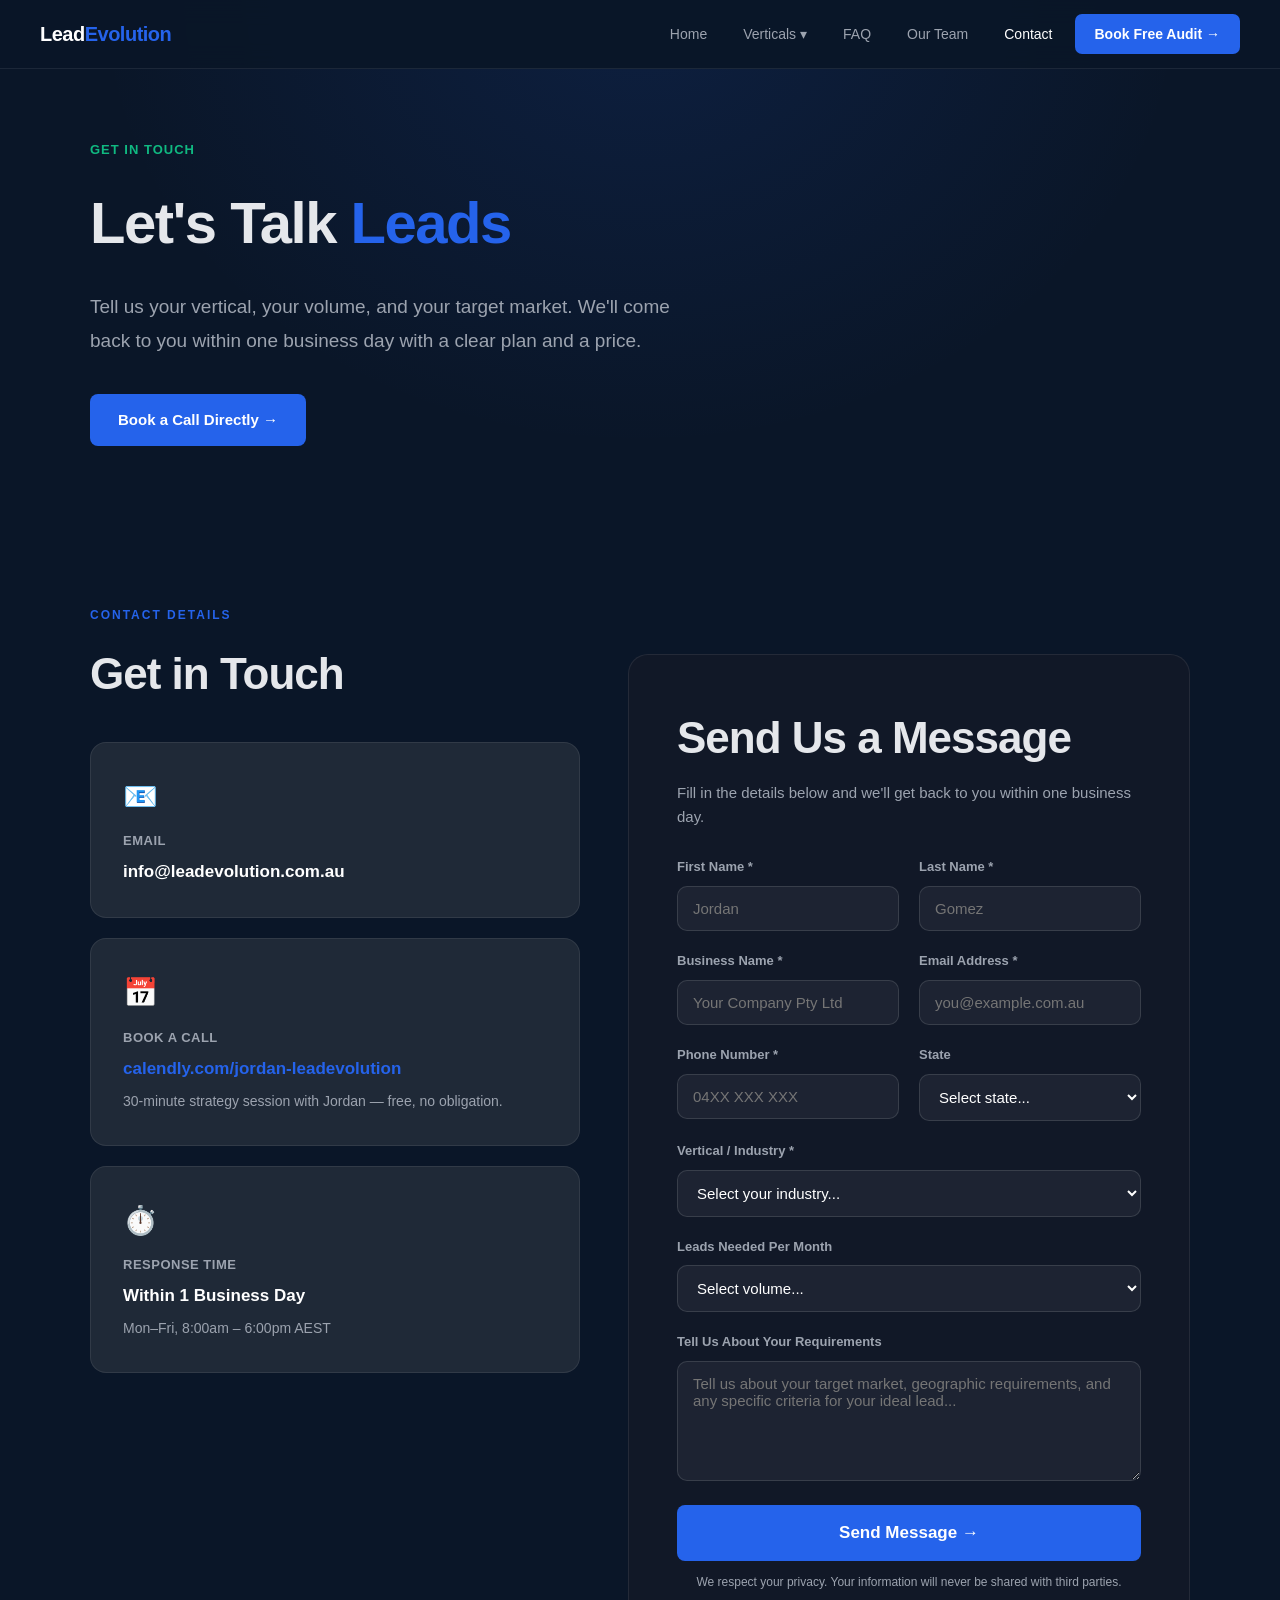
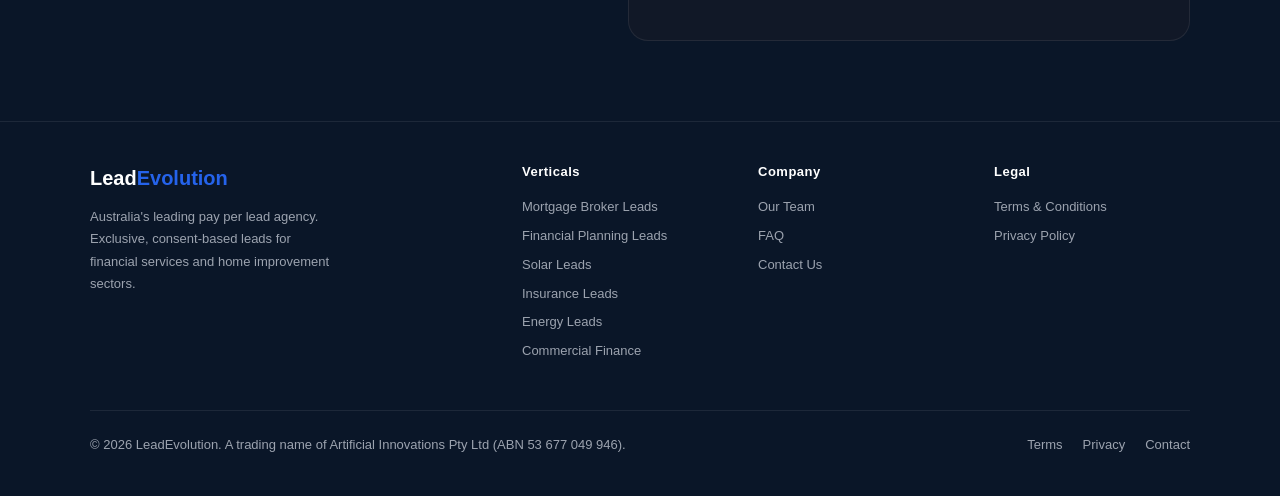
==== contact.html @ 330cf231 "LeadEvolution V3 — multi-page SEO site with verticals, FAQ, team, contact" ====
<!DOCTYPE html>
<html lang="en">
<head>
<meta charset="UTF-8"><meta name="viewport" content="width=device-width,initial-scale=1">
<title>Contact LeadEvolution | Get Qualified Leads for Your Business</title>
<meta name="description" content="Get in touch with LeadEvolution. Tell us your vertical and volume requirements and we'll get you started within 72 hours. No contracts. Pay per lead.">
<link rel="stylesheet" href="styles.css">
</head>
<body>
<nav>
  <div class="nav-inner">
    <a href="index.html" class="nav-logo">Lead<span>Evolution</span></a>
    <div class="nav-links">
      <a href="index.html" class="nav-link">Home</a>
      <div class="dropdown"><span class="nav-link">Verticals ▾</span><div class="dropdown-menu"><a href="verticals/mortgage-broker-leads.html" class="dropdown-item">🏠 Mortgage Broker Leads</a><a href="verticals/financial-planning-leads.html" class="dropdown-item">📊 Financial Planning Leads</a><a href="verticals/solar-leads.html" class="dropdown-item">☀️ Solar Installation Leads</a><a href="verticals/insurance-leads.html" class="dropdown-item">🛡️ Insurance Broker Leads</a><a href="verticals/energy-leads.html" class="dropdown-item">⚡ Energy Broker Leads</a><a href="verticals/commercial-finance-leads.html" class="dropdown-item">🏢 Commercial Finance Leads</a></div></div>
      <a href="faq.html" class="nav-link">FAQ</a>
      <a href="team.html" class="nav-link">Our Team</a>
      <a href="contact.html" class="nav-link" style="color:white">Contact</a>
      <a href="https://calendly.com/jordan-leadevolution/30min" target="_blank" class="nav-link nav-cta">Book Free Audit →</a>
    </div>
    <div class="hamburger" id="hamburger"><span></span><span></span><span></span></div>
  </div>
</nav>
<div class="mobile-menu" id="mobile-menu">
  <a href="index.html" class="mobile-link">Home</a>
  <a href="verticals/mortgage-broker-leads.html" class="mobile-link">🏠 Mortgage Broker Leads</a>
  <a href="faq.html" class="mobile-link">FAQ</a>
  <a href="team.html" class="mobile-link">Our Team</a>
  <a href="contact.html" class="mobile-link">Contact</a>
  <a href="https://calendly.com/jordan-leadevolution/30min" target="_blank" class="mobile-cta">Book Free Audit →</a>
</div>

<div class="page-hero">
  <div class="page-hero-inner">
    <div class="page-hero-label">Get In Touch</div>
    <h1>Let's Talk <em>Leads</em></h1>
    <p>Tell us your vertical, your volume, and your target market. We'll come back to you within one business day with a clear plan and a price.</p>
    <div class="page-hero-btns">
      <a href="https://calendly.com/jordan-leadevolution/30min" target="_blank" class="btn btn-primary">Book a Call Directly →</a>
    </div>
  </div>
</div>

<div class="section">
  <div class="section-inner">
    <div style="display:grid;grid-template-columns:1fr 1fr;gap:48px;align-items:start">

      <!-- CONTACT INFO -->
      <div>
        <div class="section-label">Contact Details</div>
        <h2 style="margin-bottom:32px">Get in Touch</h2>

        <div class="card" style="margin-bottom:20px">
          <div style="font-size:28px;margin-bottom:12px">📧</div>
          <div style="font-size:13px;font-weight:700;color:var(--muted);margin-bottom:6px;letter-spacing:.5px">EMAIL</div>
          <a href="mailto:info@leadevolution.com.au" style="font-size:17px;font-weight:600;color:white">info@leadevolution.com.au</a>
        </div>
        <div class="card" style="margin-bottom:20px">
          <div style="font-size:28px;margin-bottom:12px">📅</div>
          <div style="font-size:13px;font-weight:700;color:var(--muted);margin-bottom:6px;letter-spacing:.5px">BOOK A CALL</div>
          <a href="https://calendly.com/jordan-leadevolution/30min" target="_blank" style="font-size:17px;font-weight:600;color:var(--blue)">calendly.com/jordan-leadevolution</a>
          <p style="color:var(--muted);font-size:14px;margin-top:8px">30-minute strategy session with Jordan — free, no obligation.</p>
        </div>
        <div class="card">
          <div style="font-size:28px;margin-bottom:12px">⏱️</div>
          <div style="font-size:13px;font-weight:700;color:var(--muted);margin-bottom:6px;letter-spacing:.5px">RESPONSE TIME</div>
          <div style="font-size:17px;font-weight:600;color:white">Within 1 Business Day</div>
          <p style="color:var(--muted);font-size:14px;margin-top:8px">Mon–Fri, 8:00am – 6:00pm AEST</p>
        </div>
      </div>

      <!-- FORM -->
      <div>
        <div class="form-wrap">
          <div style="margin-bottom:28px"><h2 style="margin-bottom:8px">Send Us a Message</h2><p style="color:var(--muted);font-size:15px">Fill in the details below and we'll get back to you within one business day.</p></div>
          <form id="contact-form" action="https://formspree.io/f/info@leadevolution.com.au" method="POST">
            <div class="form-grid">
              <div class="form-field"><label>First Name *</label><input type="text" name="first_name" placeholder="Jordan" required></div>
              <div class="form-field"><label>Last Name *</label><input type="text" name="last_name" placeholder="Gomez" required></div>
              <div class="form-field"><label>Business Name *</label><input type="text" name="business_name" placeholder="Your Company Pty Ltd" required></div>
              <div class="form-field"><label>Email Address *</label><input type="email" name="email" placeholder="you@example.com.au" required></div>
              <div class="form-field"><label>Phone Number *</label><input type="tel" name="phone" placeholder="04XX XXX XXX" required></div>
              <div class="form-field"><label>State</label>
                <select name="state">
                  <option value="">Select state...</option>
                  <option>Queensland</option><option>New South Wales</option><option>Victoria</option>
                  <option>Western Australia</option><option>South Australia</option><option>ACT</option><option>Other</option>
                </select>
              </div>
              <div class="form-field form-full"><label>Vertical / Industry *</label>
                <select name="vertical" required>
                  <option value="">Select your industry...</option>
                  <option>Mortgage Broking</option><option>Financial Planning / Wealth Management</option>
                  <option>Solar Installation</option><option>Insurance Broking</option>
                  <option>Energy Broking</option><option>Commercial Finance</option><option>Other</option>
                </select>
              </div>
              <div class="form-field form-full"><label>Leads Needed Per Month</label>
                <select name="leads_per_month">
                  <option value="">Select volume...</option>
                  <option>1–10 leads/month</option><option>10–25 leads/month</option>
                  <option>25–50 leads/month</option><option>50–100 leads/month</option>
                  <option>100+ leads/month</option>
                </select>
              </div>
              <div class="form-field form-full"><label>Tell Us About Your Requirements</label><textarea name="message" placeholder="Tell us about your target market, geographic requirements, and any specific criteria for your ideal lead..."></textarea></div>
            </div>
            <div style="margin-top:24px">
              <button type="submit" class="btn btn-primary btn-lg" style="width:100%">Send Message →</button>
              <p style="color:var(--muted);font-size:12px;text-align:center;margin-top:12px">We respect your privacy. Your information will never be shared with third parties.</p>
            </div>
          </form>
          <div class="form-success" id="form-success">
            <div style="font-size:48px;margin-bottom:16px">✅</div>
            <h3>Message Received!</h3>
            <p style="color:var(--muted)">Thanks for reaching out. Jordan will be in touch within one business day. In the meantime, feel free to <a href="https://calendly.com/jordan-leadevolution/30min" target="_blank" style="color:var(--blue)">book a call directly</a>.</p>
          </div>
        </div>
      </div>
    </div>
  </div>
</div>

<footer>
  <div class="footer-inner">
    <div class="footer-top">
      <div><div class="footer-logo">Lead<span>Evolution</span></div><p class="footer-desc">Australia's leading pay per lead agency. Exclusive, consent-based leads for financial services and home improvement sectors.</p></div>
      <div class="footer-col"><h4>Verticals</h4><a href="verticals/mortgage-broker-leads.html">Mortgage Broker Leads</a><a href="verticals/financial-planning-leads.html">Financial Planning Leads</a><a href="verticals/solar-leads.html">Solar Leads</a><a href="verticals/insurance-leads.html">Insurance Leads</a><a href="verticals/energy-leads.html">Energy Leads</a><a href="verticals/commercial-finance-leads.html">Commercial Finance</a></div>
      <div class="footer-col"><h4>Company</h4><a href="team.html">Our Team</a><a href="faq.html">FAQ</a><a href="contact.html">Contact Us</a></div>
      <div class="footer-col"><h4>Legal</h4><a href="terms.html">Terms & Conditions</a><a href="privacy.html">Privacy Policy</a></div>
    </div>
    <div class="footer-bottom"><p>© 2026 LeadEvolution. A trading name of Artificial Innovations Pty Ltd (ABN 53 677 049 946).</p><div class="footer-links"><a href="terms.html">Terms</a><a href="privacy.html">Privacy</a><a href="contact.html">Contact</a></div></div>
  </div>
</footer>
<script src="main.js"></script>
<style>@media(max-width:768px){.section .section-inner>div{grid-template-columns:1fr!important}}</style>
</body>
</html>
---- styles.css ----
:root {
  --navy: #0A1628;
  --blue: #2563EB;
  --blue-dark: #1d4ed8;
  --cream: #F2EFE9;
  --green: #10B981;
  --gold: #F59E0B;
  --dark2: #111827;
  --dark3: #1F2937;
  --text: #E5E7EB;
  --muted: #9CA3AF;
  --border: rgba(255,255,255,0.08);
}
*{margin:0;padding:0;box-sizing:border-box}
html{scroll-behavior:smooth}
body{background:var(--navy);color:var(--text);font-family:-apple-system,BlinkMacSystemFont,'Segoe UI',sans-serif;line-height:1.6}
a{color:inherit;text-decoration:none}
img{max-width:100%}

/* NAV */
nav{position:fixed;top:0;left:0;right:0;z-index:1000;background:rgba(10,22,40,0.96);backdrop-filter:blur(12px);border-bottom:1px solid var(--border);padding:0 32px}
.nav-inner{max-width:1200px;margin:0 auto;display:flex;align-items:center;justify-content:space-between;height:68px}
.nav-logo{font-weight:900;font-size:20px;letter-spacing:-0.5px;color:white}
.nav-logo span{color:var(--blue)}
.nav-links{display:flex;align-items:center;gap:8px}
.nav-link{padding:8px 14px;font-size:14px;font-weight:500;color:var(--muted);border-radius:6px;transition:all 0.2s;cursor:pointer;background:none;border:none;position:relative}
.nav-link:hover{color:white;background:rgba(255,255,255,0.05)}
.dropdown{position:relative}
.dropdown-menu{display:none;position:absolute;top:100%;left:0;background:var(--dark2);border:1px solid var(--border);border-radius:12px;padding:8px;min-width:220px;box-shadow:0 20px 40px rgba(0,0,0,0.4)}
.dropdown:hover .dropdown-menu{display:block}
.dropdown-item{display:block;padding:10px 14px;font-size:14px;color:var(--muted);border-radius:8px;transition:all 0.2s;white-space:nowrap}
.dropdown-item:hover{color:white;background:rgba(255,255,255,0.05)}
.nav-cta{background:var(--blue);color:white!important;padding:9px 20px!important;border-radius:7px;font-weight:600!important;transition:all 0.2s}
.nav-cta:hover{background:var(--blue-dark)!important;transform:translateY(-1px)}
.hamburger{display:none;flex-direction:column;gap:5px;cursor:pointer;padding:8px}
.hamburger span{width:22px;height:2px;background:white;border-radius:2px;transition:all 0.3s}
.mobile-menu{display:none;position:fixed;top:68px;left:0;right:0;background:var(--dark2);border-bottom:1px solid var(--border);padding:16px;z-index:999}
.mobile-menu.open{display:block}
.mobile-link{display:block;padding:12px 16px;font-size:15px;color:var(--muted);border-radius:8px;transition:all 0.2s}
.mobile-link:hover{color:white;background:rgba(255,255,255,0.05)}
.mobile-cta{display:block;margin:12px 0 0;background:var(--blue);color:white;text-align:center;padding:13px;border-radius:8px;font-weight:700}

/* BUTTONS */
.btn{display:inline-block;padding:14px 28px;border-radius:8px;font-weight:700;font-size:15px;cursor:pointer;border:none;transition:all 0.2s;text-align:center}
.btn-primary{background:var(--blue);color:white}
.btn-primary:hover{background:var(--blue-dark);transform:translateY(-2px);box-shadow:0 8px 24px rgba(37,99,235,0.4)}
.btn-outline{background:transparent;color:white;border:1px solid rgba(255,255,255,0.25)}
.btn-outline:hover{border-color:rgba(255,255,255,0.5);background:rgba(255,255,255,0.05)}
.btn-lg{padding:18px 40px;font-size:17px}

/* HERO */
.hero{padding:140px 24px 90px;text-align:center;background:radial-gradient(ellipse at top,rgba(37,99,235,0.13) 0%,transparent 65%)}
.hero-badge{display:inline-block;background:rgba(16,185,129,0.12);border:1px solid rgba(16,185,129,0.35);color:var(--green);padding:6px 18px;border-radius:999px;font-size:13px;font-weight:600;margin-bottom:24px;letter-spacing:.5px}
.hero h1{font-size:clamp(36px,6vw,68px);font-weight:900;line-height:1.05;margin-bottom:24px;letter-spacing:-2px}
.hero h1 em{font-style:normal;background:linear-gradient(135deg,#2563EB,#10B981);-webkit-background-clip:text;-webkit-text-fill-color:transparent}
.hero-sub{font-size:clamp(16px,2vw,19px);color:var(--muted);max-width:620px;margin:0 auto 40px;line-height:1.8}
.hero-btns{display:flex;gap:16px;justify-content:center;flex-wrap:wrap;margin-bottom:64px}

/* STATS */
.stats-grid{display:grid;grid-template-columns:repeat(4,1fr);gap:1px;background:var(--border);border-radius:16px;overflow:hidden;border:1px solid var(--border);max-width:960px;margin:0 auto}
.stat{background:rgba(255,255,255,0.03);padding:28px 20px;text-align:center}
.stat-n{font-size:36px;font-weight:900;color:white;letter-spacing:-2px;display:block}
.stat-n span{color:var(--blue)}
.stat-l{font-size:13px;color:var(--muted);margin-top:4px}

/* TRUST */
.trust{padding:24px 24px;border-bottom:1px solid var(--border);background:rgba(255,255,255,0.015)}
.trust-inner{max-width:1100px;margin:0 auto;display:flex;gap:32px;justify-content:center;flex-wrap:wrap;align-items:center}
.badge{display:flex;align-items:center;gap:8px;color:var(--muted);font-size:13px;font-weight:500}
.dot{width:8px;height:8px;background:var(--green);border-radius:50%;flex-shrink:0}

/* SECTIONS */
.section{padding:80px 24px}
.section-inner{max-width:1100px;margin:0 auto}
.section-label{color:var(--blue);font-size:12px;font-weight:700;letter-spacing:2px;text-transform:uppercase;margin-bottom:14px}
.section h2{font-size:clamp(28px,4vw,44px);font-weight:800;letter-spacing:-1px;margin-bottom:14px}
.section h2 em{font-style:normal;color:var(--blue)}
.section .lead{color:var(--muted);font-size:18px;max-width:580px;line-height:1.8}
.divider{height:1px;background:var(--border);max-width:1100px;margin:0 auto}

/* CARDS */
.card-grid{display:grid;gap:20px;margin-top:48px}
.card-grid-2{grid-template-columns:repeat(2,1fr)}
.card-grid-3{grid-template-columns:repeat(3,1fr)}
.card{background:var(--dark3);border:1px solid var(--border);border-radius:16px;padding:32px;transition:all 0.3s}
.card:hover{border-color:rgba(37,99,235,0.4);transform:translateY(-4px);box-shadow:0 20px 40px rgba(0,0,0,0.3)}

/* STEPS */
.steps{display:grid;grid-template-columns:repeat(3,1fr);gap:24px;margin-top:48px}
.step{background:var(--dark3);border:1px solid var(--border);border-radius:16px;padding:32px;position:relative;overflow:hidden;transition:all 0.3s}
.step::before{content:'';position:absolute;top:0;left:0;right:0;height:2px;background:linear-gradient(90deg,var(--blue),var(--green))}
.step:hover{border-color:rgba(37,99,235,0.4);transform:translateY(-4px)}
.step-icon{font-size:32px;margin-bottom:12px}
.step-num{font-size:48px;font-weight:900;color:rgba(37,99,235,0.15);margin-bottom:12px;line-height:1}
.step h3{font-size:19px;font-weight:700;margin-bottom:10px}
.step p{color:var(--muted);font-size:15px;line-height:1.7}

/* VERTICAL CARDS */
.vertical-grid{display:grid;grid-template-columns:repeat(3,1fr);gap:20px;margin-top:48px}
.vert-card{background:var(--dark3);border:1px solid var(--border);border-radius:16px;padding:28px;transition:all 0.3s;display:flex;flex-direction:column}
.vert-card:hover{border-color:rgba(37,99,235,0.4);transform:translateY(-4px);box-shadow:0 20px 40px rgba(0,0,0,0.25)}
.vert-icon{font-size:36px;margin-bottom:14px}
.vert-card h3{font-size:19px;font-weight:700;margin-bottom:6px}
.ppl{display:inline-block;background:rgba(16,185,129,0.12);border:1px solid rgba(16,185,129,0.3);color:var(--green);font-size:11px;font-weight:700;padding:3px 10px;border-radius:999px;margin-bottom:16px}
.vert-stat{display:flex;justify-content:space-between;padding:9px 0;border-bottom:1px solid var(--border);font-size:14px}
.vert-stat:last-of-type{border-bottom:none}
.vert-stat .lbl{color:var(--muted)}
.vert-stat .val{font-weight:700}
.vert-stat .val.g{color:var(--green)}
.vert-link{display:block;text-align:center;background:rgba(37,99,235,0.1);border:1px solid rgba(37,99,235,0.2);color:var(--blue);padding:10px;border-radius:8px;margin-top:auto;padding-top:12px;font-size:14px;font-weight:600;transition:all 0.2s}
.vert-link:hover{background:rgba(37,99,235,0.2)}

/* COMPARISON */
.comp-wrap{margin-top:48px;overflow-x:auto}
.comp-table{width:100%;border-collapse:separate;border-spacing:0}
.comp-table th{padding:18px 22px;font-size:14px;font-weight:700;text-align:center}
.comp-table th:first-child{text-align:left}
.comp-table th.hi{background:rgba(37,99,235,0.1);border-top:2px solid var(--blue);border-left:1px solid rgba(37,99,235,0.25);border-right:1px solid rgba(37,99,235,0.25)}
.comp-table th.hi .rec{display:inline-block;background:var(--blue);color:white;padding:3px 10px;border-radius:999px;font-size:11px;margin-left:8px}
.comp-table td{padding:14px 22px;border-bottom:1px solid var(--border);font-size:14px;text-align:center}
.comp-table td:first-child{text-align:left;color:var(--muted)}
.comp-table td.hi{background:rgba(37,99,235,0.05);border-left:1px solid rgba(37,99,235,0.2);border-right:1px solid rgba(37,99,235,0.2)}
.comp-table tr:last-child td{border-bottom:none}
.comp-table tr:last-child td.hi{border-bottom:2px solid var(--blue)}
.ck{color:var(--green);font-size:17px}
.cx{color:#EF4444;font-size:17px}
.cp{color:var(--gold);font-size:13px}

/* GUARANTEE */
.guarantee-box{background:linear-gradient(135deg,rgba(37,99,235,0.08),rgba(16,185,129,0.04));border:1px solid rgba(37,99,235,0.2);border-radius:20px;padding:48px;display:flex;align-items:center;gap:48px;margin-top:48px}
.seal{flex-shrink:0;width:130px;height:130px;border-radius:50%;background:linear-gradient(135deg,var(--blue),var(--green));display:flex;flex-direction:column;align-items:center;justify-content:center;text-align:center;padding:16px}
.seal-icon{font-size:28px;margin-bottom:6px}
.seal-text{font-size:10px;font-weight:800;letter-spacing:1px;text-transform:uppercase;line-height:1.4}
.guarantee-content h3{font-size:26px;font-weight:800;margin-bottom:14px}
.guarantee-content p{color:var(--muted);font-size:16px;line-height:1.8;max-width:500px}
.g-points{margin-top:20px;display:flex;flex-direction:column;gap:10px}
.g-point{display:flex;align-items:center;gap:10px;font-size:15px;font-weight:500}
.g-point::before{content:'✓';color:var(--green);font-weight:800;flex-shrink:0}

/* FAQ */
.faq-list{display:flex;flex-direction:column;gap:10px;margin-top:48px}
.faq-item{background:var(--dark3);border:1px solid var(--border);border-radius:12px;overflow:hidden}
.faq-q{padding:18px 22px;font-size:15px;font-weight:600;cursor:pointer;display:flex;justify-content:space-between;align-items:center;transition:background 0.2s}
.faq-q:hover{background:rgba(255,255,255,0.03)}
.chevron{color:var(--blue);font-size:18px;transition:transform 0.3s;flex-shrink:0;margin-left:16px}
.faq-item.open .chevron{transform:rotate(180deg)}
.faq-a{max-height:0;overflow:hidden;transition:max-height 0.35s ease}
.faq-item.open .faq-a{max-height:500px}
.faq-a p{padding:0 22px 18px;color:var(--muted);font-size:15px;line-height:1.8;border-top:1px solid var(--border);padding-top:16px}

/* ROI CALC */
.calc-box{background:var(--dark2);border:1px solid var(--border);border-radius:20px;padding:48px;margin-top:48px}
.calc-grid{display:grid;grid-template-columns:1fr 1fr;gap:48px;align-items:start}
.calc-label{display:block;font-size:13px;font-weight:600;margin-bottom:8px;color:var(--muted)}
.calc-input,.calc-select{width:100%;background:rgba(255,255,255,0.05);border:1px solid rgba(255,255,255,0.12);color:white;padding:13px 15px;border-radius:10px;font-size:15px;margin-bottom:20px;transition:all 0.2s}
.calc-input:focus,.calc-select:focus{outline:none;border-color:var(--blue);background:rgba(37,99,235,0.05)}
.calc-select option{background:var(--dark2)}
.calc-result-box{background:rgba(37,99,235,0.07);border:1px solid rgba(37,99,235,0.2);border-radius:16px;padding:28px}
.calc-result-box h3{font-size:20px;font-weight:800;margin-bottom:22px}
.r-row{display:flex;justify-content:space-between;padding:12px 0;border-bottom:1px solid var(--border);font-size:14px}
.r-row:last-of-type{border-bottom:none}
.r-lbl{color:var(--muted)}
.r-val{font-size:20px;font-weight:800}
.r-val.g{color:var(--green)}
.r-val.r{color:#EF4444}
.save-box{background:rgba(16,185,129,0.08);border:1px solid rgba(16,185,129,0.25);border-radius:12px;padding:18px;text-align:center;margin-top:20px}
.save-box .save-num{font-size:32px;font-weight:900;color:var(--green);display:block}
.save-box .save-lbl{font-size:13px;color:var(--muted);margin-top:4px}

/* CONTACT FORM */
.form-grid{display:grid;grid-template-columns:1fr 1fr;gap:20px}
.form-field{display:flex;flex-direction:column;gap:8px}
.form-field label{font-size:13px;font-weight:600;color:var(--muted)}
.form-field input,.form-field select,.form-field textarea{background:rgba(255,255,255,0.05);border:1px solid rgba(255,255,255,0.12);color:white;padding:13px 15px;border-radius:10px;font-size:15px;font-family:inherit;transition:all 0.2s}
.form-field input:focus,.form-field select:focus,.form-field textarea:focus{outline:none;border-color:var(--blue);background:rgba(37,99,235,0.05)}
.form-field textarea{resize:vertical;min-height:120px}
.form-field select option{background:var(--dark2)}
.form-full{grid-column:1/-1}
.form-wrap{background:var(--dark2);border:1px solid var(--border);border-radius:20px;padding:48px;margin-top:48px}
.form-success{display:none;text-align:center;padding:40px}
.form-success h3{font-size:24px;font-weight:800;margin-bottom:12px;color:var(--green)}

/* TEAM */
.team-wrap{margin-top:56px}
.team-bio{display:grid;grid-template-columns:340px 1fr;gap:56px;align-items:start}
.team-photo-wrap{position:sticky;top:90px}
.team-photo{width:280px;height:280px;border-radius:50%;object-fit:cover;border:3px solid rgba(37,99,235,0.4);display:block;margin:0 auto}
.team-name{font-size:26px;font-weight:800;margin-top:20px;text-align:center}
.team-title{color:var(--blue);font-size:15px;font-weight:600;text-align:center;margin-top:4px}
.team-socials{display:flex;justify-content:center;gap:12px;margin-top:16px}
.social-btn{background:rgba(255,255,255,0.06);border:1px solid var(--border);border-radius:8px;padding:8px 16px;font-size:13px;color:var(--muted);transition:all 0.2s}
.social-btn:hover{color:white;border-color:rgba(255,255,255,0.25)}
.team-content h2{font-size:clamp(26px,3.5vw,38px);font-weight:800;letter-spacing:-1px;margin-bottom:24px}
.team-content p{color:var(--muted);font-size:16px;line-height:1.9;margin-bottom:18px}
.team-stats{display:grid;grid-template-columns:repeat(3,1fr);gap:16px;margin:32px 0}
.team-stat{background:var(--dark3);border:1px solid var(--border);border-radius:12px;padding:20px;text-align:center}
.team-stat .n{font-size:28px;font-weight:900;color:var(--blue);display:block}
.team-stat .l{font-size:12px;color:var(--muted);margin-top:4px}
.pillars{display:grid;grid-template-columns:repeat(2,1fr);gap:14px;margin-top:24px}
.pillar-tag{background:rgba(37,99,235,0.08);border:1px solid rgba(37,99,235,0.18);border-radius:8px;padding:12px 16px;font-size:14px;font-weight:500;color:var(--text)}

/* VERTICAL PAGE */
.page-hero{padding:140px 24px 80px;background:radial-gradient(ellipse at top,rgba(37,99,235,0.12) 0%,transparent 60%)}
.page-hero-inner{max-width:1100px;margin:0 auto}
.page-hero-label{color:var(--green);font-size:13px;font-weight:700;letter-spacing:1px;text-transform:uppercase;margin-bottom:16px}
.page-hero h1{font-size:clamp(32px,5vw,58px);font-weight:900;letter-spacing:-1.5px;margin-bottom:20px}
.page-hero h1 em{font-style:normal;color:var(--blue)}
.page-hero p{font-size:clamp(15px,2vw,19px);color:var(--muted);max-width:600px;line-height:1.8;margin-bottom:36px}
.page-hero-btns{display:flex;gap:14px;flex-wrap:wrap}
.info-grid{display:grid;grid-template-columns:2fr 1fr;gap:48px;align-items:start;margin-top:48px}
.info-box{background:var(--dark2);border:1px solid var(--border);border-radius:16px;padding:32px;position:sticky;top:90px}
.info-box h3{font-size:18px;font-weight:700;margin-bottom:20px}
.info-row{display:flex;justify-content:space-between;padding:12px 0;border-bottom:1px solid var(--border);font-size:14px}
.info-row:last-child{border-bottom:none}
.info-lbl{color:var(--muted)}
.info-val{font-weight:700}
.info-val.g{color:var(--green)}
.content-block h2{font-size:clamp(22px,3vw,32px);font-weight:800;letter-spacing:-0.5px;margin:40px 0 16px}
.content-block h2:first-child{margin-top:0}
.content-block p{color:var(--muted);font-size:16px;line-height:1.9;margin-bottom:16px}
.content-block ul{color:var(--muted);font-size:16px;line-height:1.9;padding-left:20px;margin-bottom:16px}
.content-block ul li{margin-bottom:8px}
.tag-row{display:flex;flex-wrap:wrap;gap:8px;margin:16px 0}
.tag{background:rgba(37,99,235,0.08);border:1px solid rgba(37,99,235,0.18);color:var(--blue);font-size:13px;font-weight:600;padding:5px 12px;border-radius:999px}

/* FINAL CTA */
.final-cta{text-align:center;padding:80px 24px;background:radial-gradient(ellipse at center,rgba(37,99,235,0.12) 0%,transparent 65%)}
.final-cta h2{font-size:clamp(30px,5vw,52px);font-weight:900;letter-spacing:-2px;margin-bottom:16px}
.final-cta p{color:var(--muted);font-size:18px;margin-bottom:40px}
.mini-stats{display:flex;gap:32px;justify-content:center;flex-wrap:wrap;margin-bottom:40px}
.mini-stat{text-align:center}
.mini-stat .n{font-size:30px;font-weight:900;color:white;display:block}
.mini-stat .l{font-size:13px;color:var(--muted)}

/* FOOTER */
footer{border-top:1px solid var(--border);padding:40px 24px;color:var(--muted);font-size:13px}
.footer-inner{max-width:1100px;margin:0 auto}
.footer-top{display:grid;grid-template-columns:2fr 1fr 1fr 1fr;gap:40px;margin-bottom:40px}
.footer-logo{font-weight:900;font-size:20px;color:white;margin-bottom:12px}
.footer-logo span{color:var(--blue)}
.footer-desc{font-size:13px;line-height:1.7;max-width:240px}
.footer-col h4{font-size:13px;font-weight:700;color:white;margin-bottom:14px;letter-spacing:.5px}
.footer-col a{display:block;color:var(--muted);font-size:13px;margin-bottom:8px;transition:color 0.2s}
.footer-col a:hover{color:white}
.footer-bottom{border-top:1px solid var(--border);padding-top:24px;display:flex;justify-content:space-between;align-items:center;flex-wrap:wrap;gap:12px}
.footer-links{display:flex;gap:20px}
.footer-links a{color:var(--muted);font-size:13px;transition:color 0.2s}
.footer-links a:hover{color:white}

/* LIVE TICKER */
.ticker{background:rgba(16,185,129,0.07);border:1px solid rgba(16,185,129,0.2);border-radius:8px;padding:9px 18px;display:inline-flex;align-items:center;gap:10px;margin-bottom:28px;font-size:14px}
.live-dot{width:8px;height:8px;background:var(--green);border-radius:50%;animation:pulse 1.5s infinite;flex-shrink:0}
@keyframes pulse{0%,100%{opacity:1}50%{opacity:.3}}

/* RESPONSIVE */
@media(max-width:1024px){.footer-top{grid-template-columns:1fr 1fr}.team-bio{grid-template-columns:1fr}.team-photo-wrap{position:static;text-align:center}.info-grid{grid-template-columns:1fr}.info-box{position:static}}
@media(max-width:768px){.nav-links{display:none}.hamburger{display:flex}.steps{grid-template-columns:1fr}.vertical-grid{grid-template-columns:1fr}.stats-grid{grid-template-columns:repeat(2,1fr)}.calc-grid{grid-template-columns:1fr}.form-grid{grid-template-columns:1fr}.guarantee-box{flex-direction:column;text-align:center}.card-grid-2,.card-grid-3{grid-template-columns:1fr}.hero-btns{flex-direction:column;align-items:center}.footer-top{grid-template-columns:1fr}.footer-bottom{flex-direction:column;text-align:center}.pillars{grid-template-columns:1fr}.team-stats{grid-template-columns:1fr}.mini-stats{flex-direction:column;gap:16px}}

/* ANIMATIONS */
@keyframes fadeUp{from{opacity:0;transform:translateY(20px)}to{opacity:1;transform:translateY(0)}}
.fade-up{opacity:0;animation:fadeUp .6s ease forwards}
.d1{animation-delay:.1s}.d2{animation-delay:.2s}.d3{animation-delay:.3s}.d4{animation-delay:.4s}
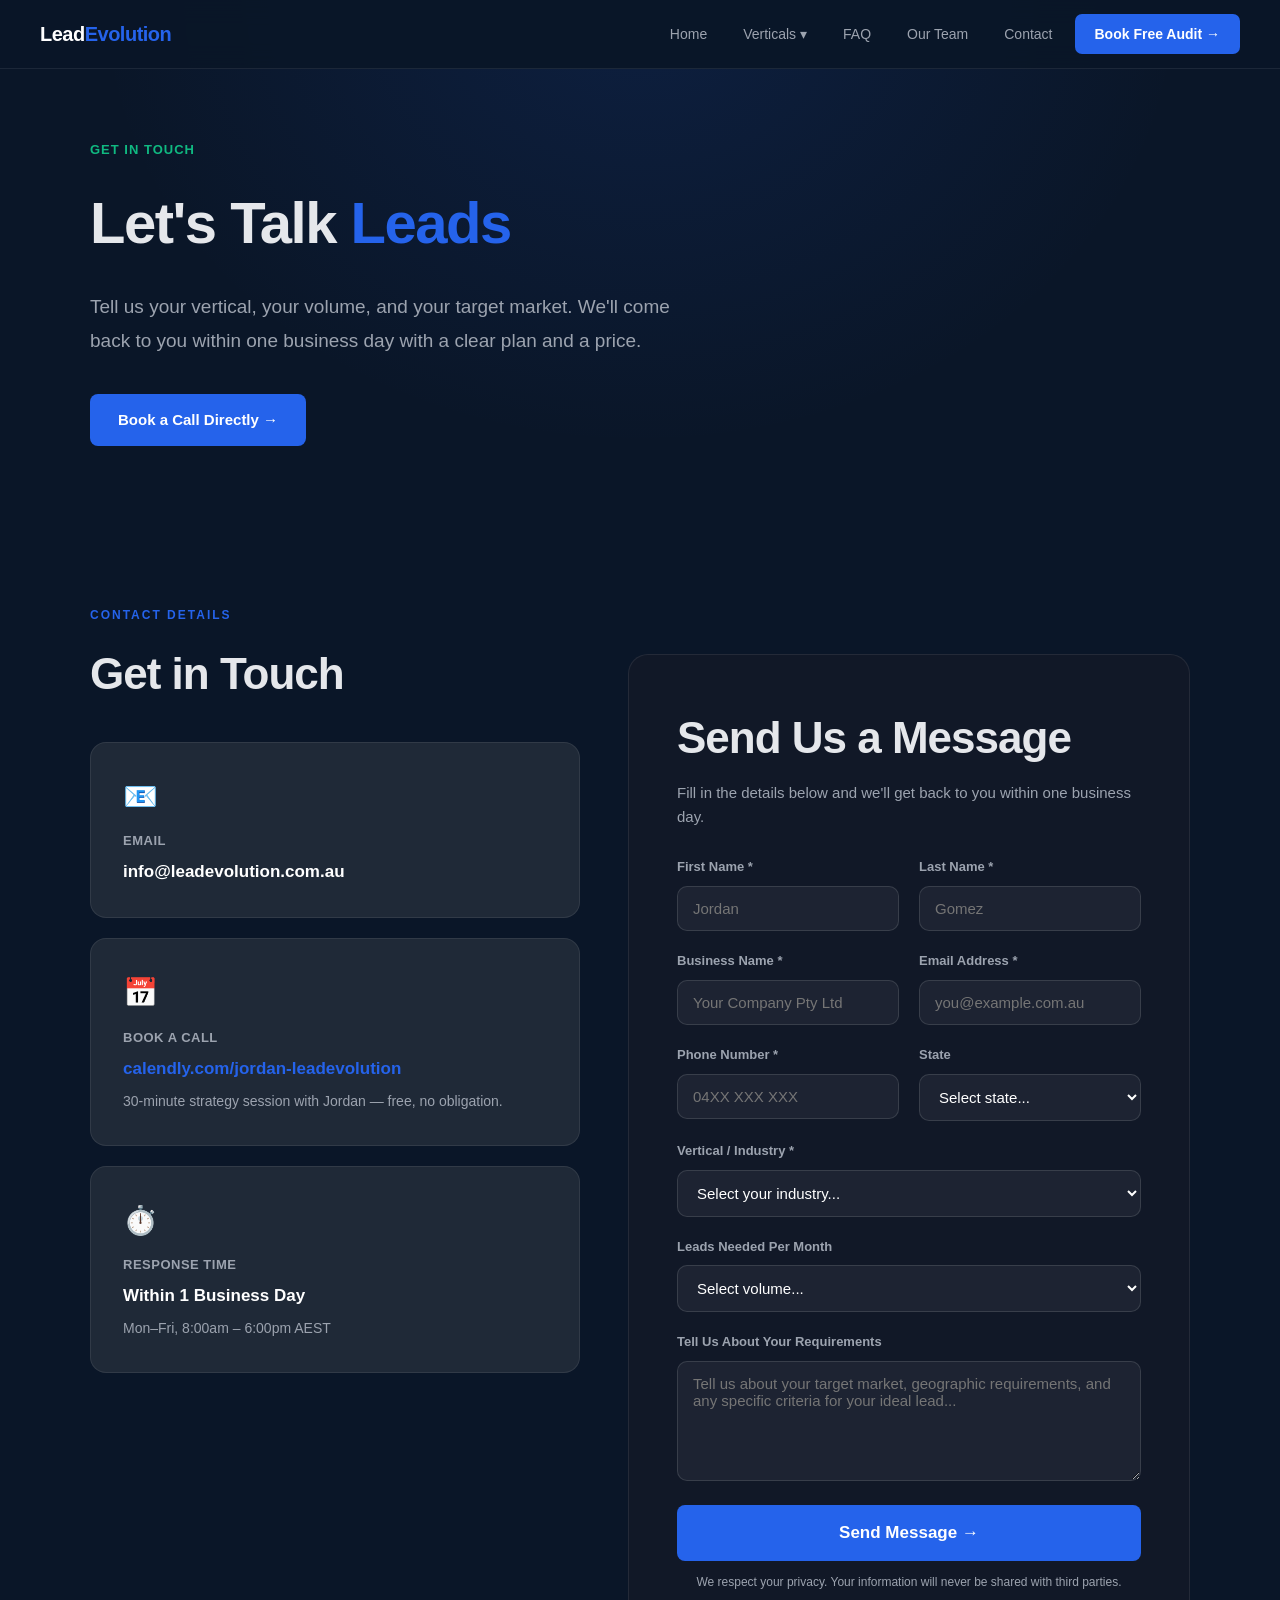
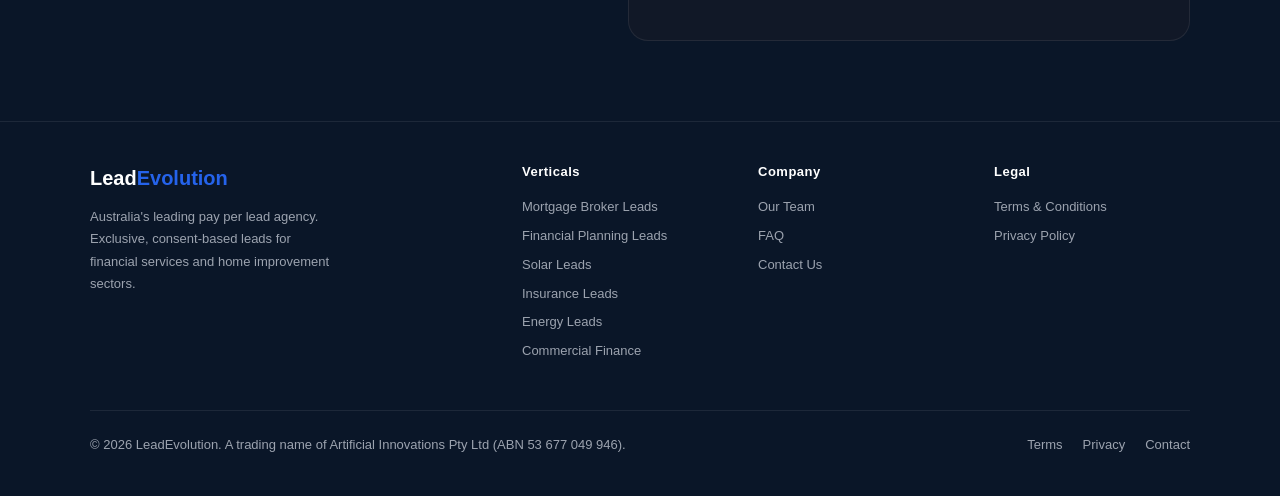
==== commit 9687cb65: "Uniform nav all pages + fill 4 empty vertical pages" ====
--- a/contact.html
+++ b/contact.html
@@ -10,12 +10,12 @@
 <nav>
   <div class="nav-inner">
     <a href="index.html" class="nav-logo">Lead<span>Evolution</span></a>
-    <div class="nav-links">
+    <div class="nav-links" id="navLinks">
       <a href="index.html" class="nav-link">Home</a>
-      <div class="dropdown"><span class="nav-link">Verticals ▾</span><div class="dropdown-menu"><a href="verticals/mortgage-broker-leads.html" class="dropdown-item">🏠 Mortgage Broker Leads</a><a href="verticals/financial-planning-leads.html" class="dropdown-item">📊 Financial Planning Leads</a><a href="verticals/solar-leads.html" class="dropdown-item">☀️ Solar Installation Leads</a><a href="verticals/insurance-leads.html" class="dropdown-item">🛡️ Insurance Broker Leads</a><a href="verticals/energy-leads.html" class="dropdown-item">⚡ Energy Broker Leads</a><a href="verticals/commercial-finance-leads.html" class="dropdown-item">🏢 Commercial Finance Leads</a></div></div>
+      <div class="dropdown"><span class="nav-link">Verticals ▾</span><div class="dropdown-menu"><a href="verticals/mortgage-broker-leads.html" class="dropdown-item">🏠 Mortgage Broker Leads</a><a href="verticals/financial-planning-leads.html" class="dropdown-item">📊 Financial Planning Leads</a><a href="verticals/solar-leads.html" class="dropdown-item">☀️ Solar Leads</a><a href="verticals/insurance-leads.html" class="dropdown-item">🛡️ Insurance Broker Leads</a><a href="verticals/energy-leads.html" class="dropdown-item">⚡ Energy Broker Leads</a><a href="verticals/commercial-finance-leads.html" class="dropdown-item">🏢 Commercial Finance Leads</a></div></div>
       <a href="faq.html" class="nav-link">FAQ</a>
       <a href="team.html" class="nav-link">Our Team</a>
-      <a href="contact.html" class="nav-link" style="color:white">Contact</a>
+      <a href="contact.html" class="nav-link">Contact</a>
       <a href="https://calendly.com/jordan-leadevolution/30min" target="_blank" class="nav-link nav-cta">Book Free Audit →</a>
     </div>
     <div class="hamburger" id="hamburger"><span></span><span></span><span></span></div>
@@ -24,6 +24,11 @@
 <div class="mobile-menu" id="mobile-menu">
   <a href="index.html" class="mobile-link">Home</a>
   <a href="verticals/mortgage-broker-leads.html" class="mobile-link">🏠 Mortgage Broker Leads</a>
+  <a href="verticals/financial-planning-leads.html" class="mobile-link">📊 Financial Planning Leads</a>
+  <a href="verticals/solar-leads.html" class="mobile-link">☀️ Solar Leads</a>
+  <a href="verticals/insurance-leads.html" class="mobile-link">🛡️ Insurance Broker Leads</a>
+  <a href="verticals/energy-leads.html" class="mobile-link">⚡ Energy Broker Leads</a>
+  <a href="verticals/commercial-finance-leads.html" class="mobile-link">🏢 Commercial Finance Leads</a>
   <a href="faq.html" class="mobile-link">FAQ</a>
   <a href="team.html" class="mobile-link">Our Team</a>
   <a href="contact.html" class="mobile-link">Contact</a>
--- a/styles.css
+++ b/styles.css
@@ -190,12 +190,12 @@
 .team-socials{display:flex;justify-content:center;gap:12px;margin-top:16px}
 .social-btn{background:rgba(255,255,255,0.06);border:1px solid var(--border);border-radius:8px;padding:8px 16px;font-size:13px;color:var(--muted);transition:all 0.2s}
 .social-btn:hover{color:white;border-color:rgba(255,255,255,0.25)}
-.team-content h2{font-size:clamp(26px,3.5vw,38px);font-weight:800;letter-spacing:-1px;margin-bottom:24px}
+.team-content h2{font-size:clamp(26px,3.5vw,38px);font-weight:800;letter-spacing:-1px;margin-bottom:24px;margin-top:48px}.team-content h2:first-of-type{margin-top:0}
 .team-content p{color:var(--muted);font-size:16px;line-height:1.9;margin-bottom:18px}
 .team-stats{display:grid;grid-template-columns:repeat(3,1fr);gap:16px;margin:32px 0}
-.team-stat{background:var(--dark3);border:1px solid var(--border);border-radius:12px;padding:20px;text-align:center}
-.team-stat .n{font-size:28px;font-weight:900;color:var(--blue);display:block}
-.team-stat .l{font-size:12px;color:var(--muted);margin-top:4px}
+.team-stat{background:linear-gradient(135deg,rgba(37,99,235,0.15) 0%,rgba(16,185,129,0.08) 100%);border:1px solid rgba(37,99,235,0.3);border-radius:12px;padding:20px;text-align:center;position:relative;overflow:hidden}
+.team-stat .n{font-size:32px;font-weight:900;color:#ffffff;display:block;letter-spacing:-1px}
+.team-stat .l{font-size:12px;color:rgba(255,255,255,0.55);margin-top:6px;letter-spacing:0.3px}
 .pillars{display:grid;grid-template-columns:repeat(2,1fr);gap:14px;margin-top:24px}
 .pillar-tag{background:rgba(37,99,235,0.08);border:1px solid rgba(37,99,235,0.18);border-radius:8px;padding:12px 16px;font-size:14px;font-weight:500;color:var(--text)}
 
@@ -254,7 +254,7 @@
 
 /* RESPONSIVE */
 @media(max-width:1024px){.footer-top{grid-template-columns:1fr 1fr}.team-bio{grid-template-columns:1fr}.team-photo-wrap{position:static;text-align:center}.info-grid{grid-template-columns:1fr}.info-box{position:static}}
-@media(max-width:768px){.nav-links{display:none}.hamburger{display:flex}.steps{grid-template-columns:1fr}.vertical-grid{grid-template-columns:1fr}.stats-grid{grid-template-columns:repeat(2,1fr)}.calc-grid{grid-template-columns:1fr}.form-grid{grid-template-columns:1fr}.guarantee-box{flex-direction:column;text-align:center}.card-grid-2,.card-grid-3{grid-template-columns:1fr}.hero-btns{flex-direction:column;align-items:center}.footer-top{grid-template-columns:1fr}.footer-bottom{flex-direction:column;text-align:center}.pillars{grid-template-columns:1fr}.team-stats{grid-template-columns:1fr}.mini-stats{flex-direction:column;gap:16px}}
+@media(max-width:768px){.nav-links{display:none}.hamburger{display:flex}.steps{grid-template-columns:1fr}.vertical-grid{grid-template-columns:1fr}.stats-grid{grid-template-columns:repeat(2,1fr)}.calc-grid{grid-template-columns:1fr}.form-grid{grid-template-columns:1fr}.guarantee-box{flex-direction:column;text-align:center}.card-grid-2,.card-grid-3{grid-template-columns:1fr}.hero-btns{flex-direction:column;align-items:center}.footer-top{grid-template-columns:1fr}.footer-bottom{flex-direction:column;text-align:center}.pillars{grid-template-columns:1fr}.team-stats{grid-template-columns:1fr}.mini-stats{flex-direction:column;gap:16px}.team-wrap{margin-top:24px}.page-hero{padding:40px 20px 20px}.team-photo{width:200px;height:200px}.team-bio{gap:24px}.section{padding:32px 20px}.team-wrap{margin-top:8px}}
 
 /* ANIMATIONS */
 @keyframes fadeUp{from{opacity:0;transform:translateY(20px)}to{opacity:1;transform:translateY(0)}}
